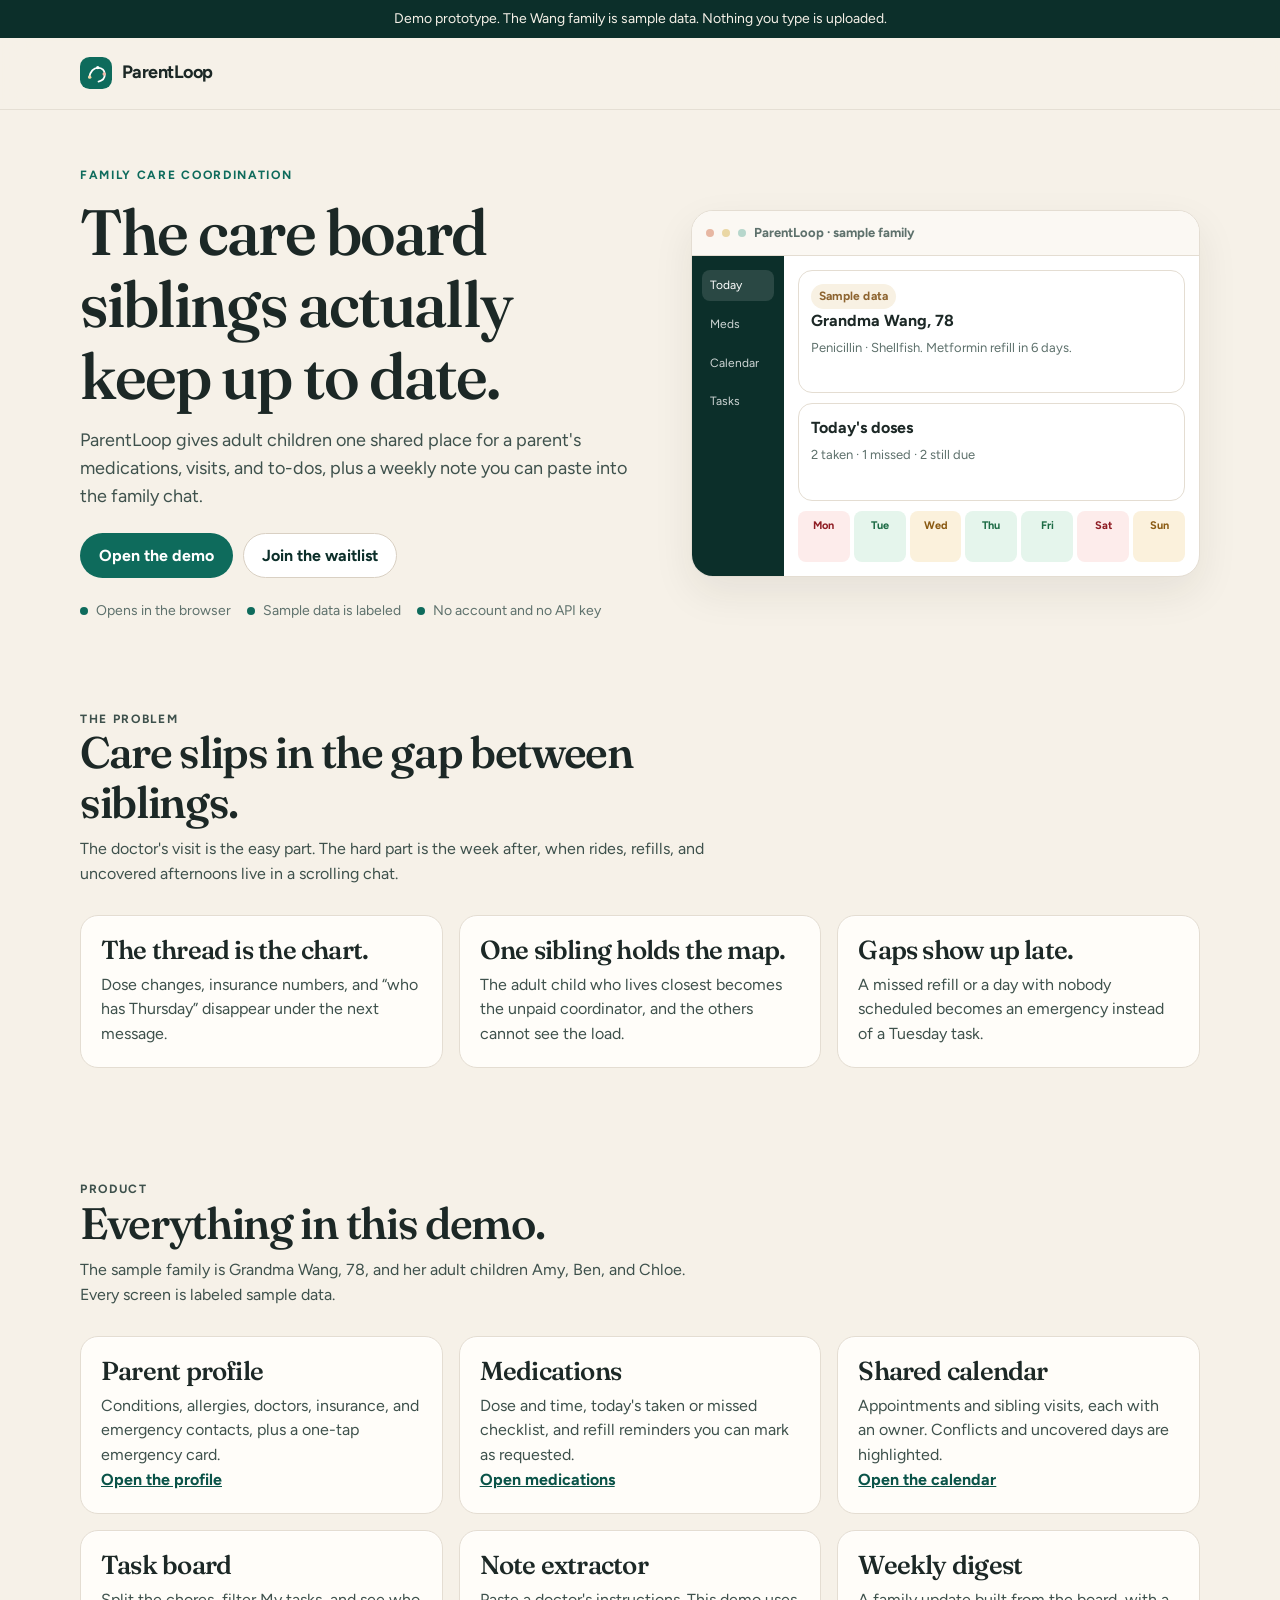
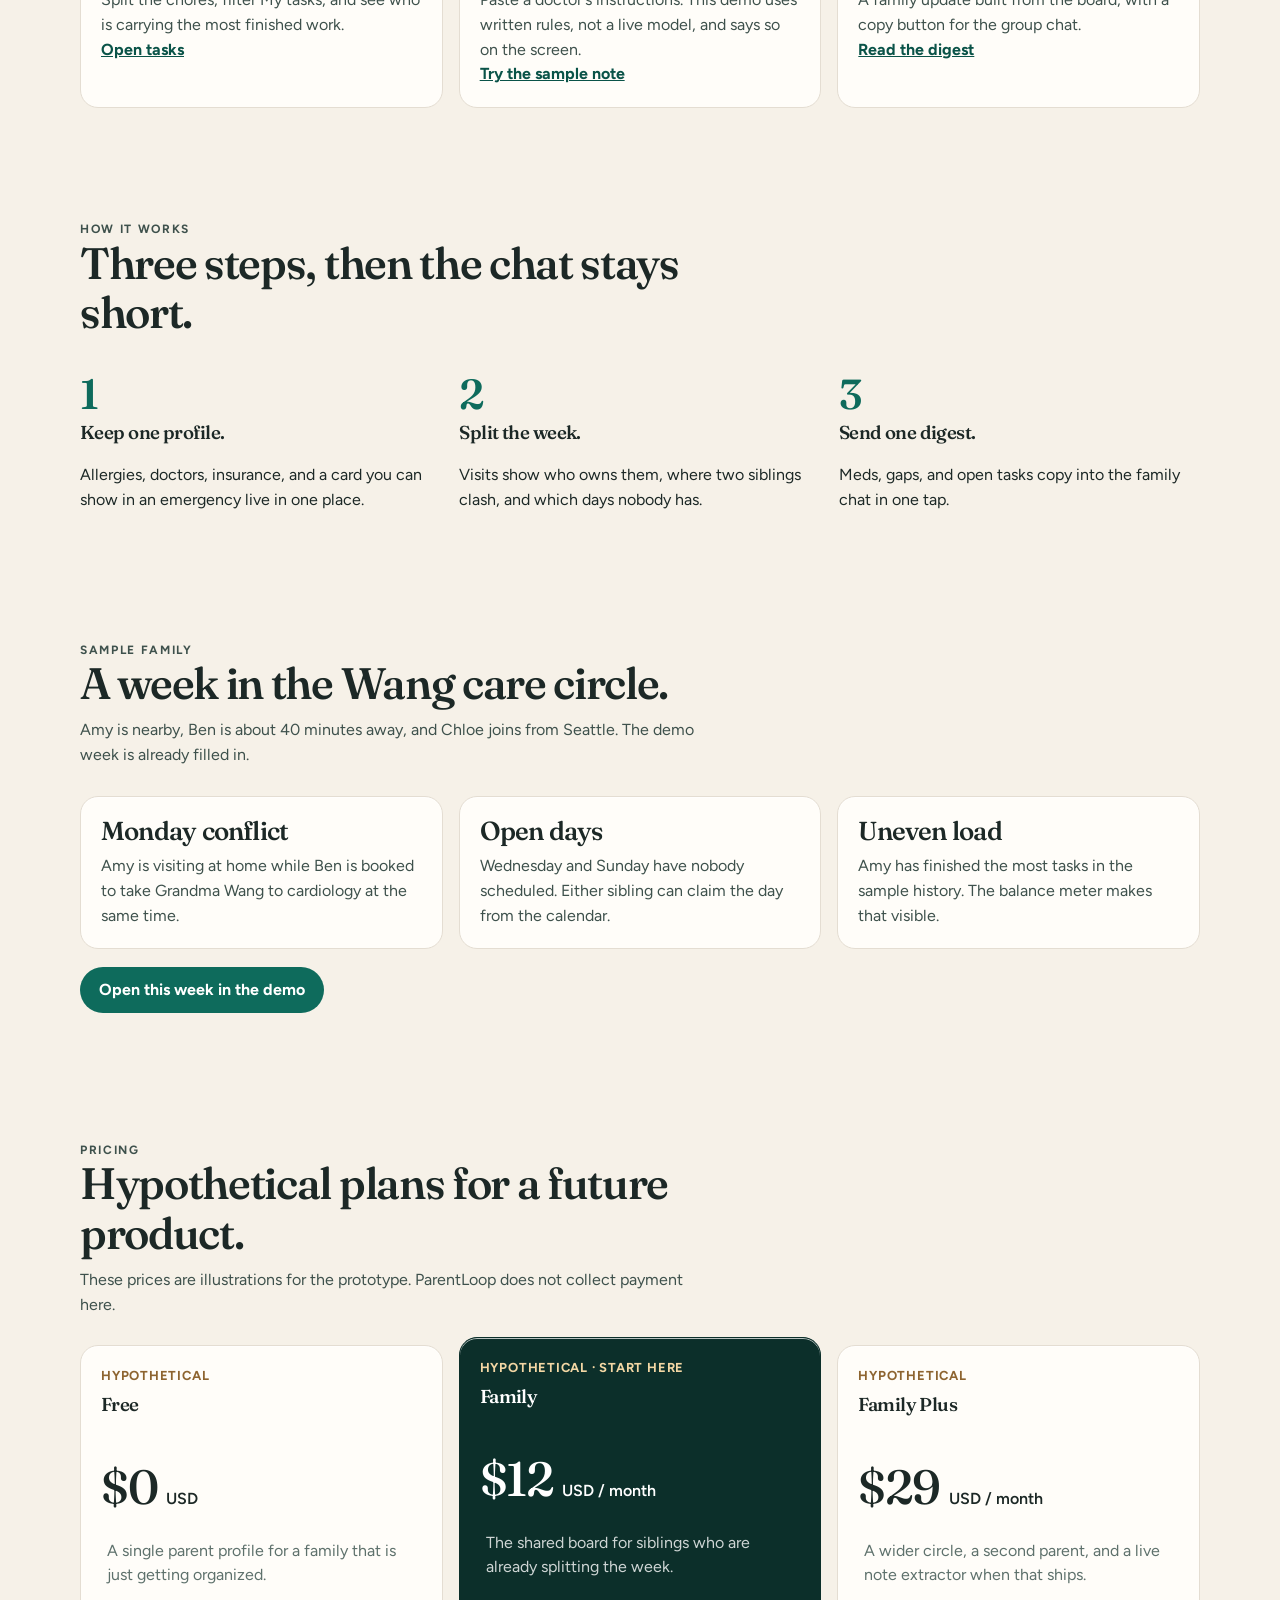
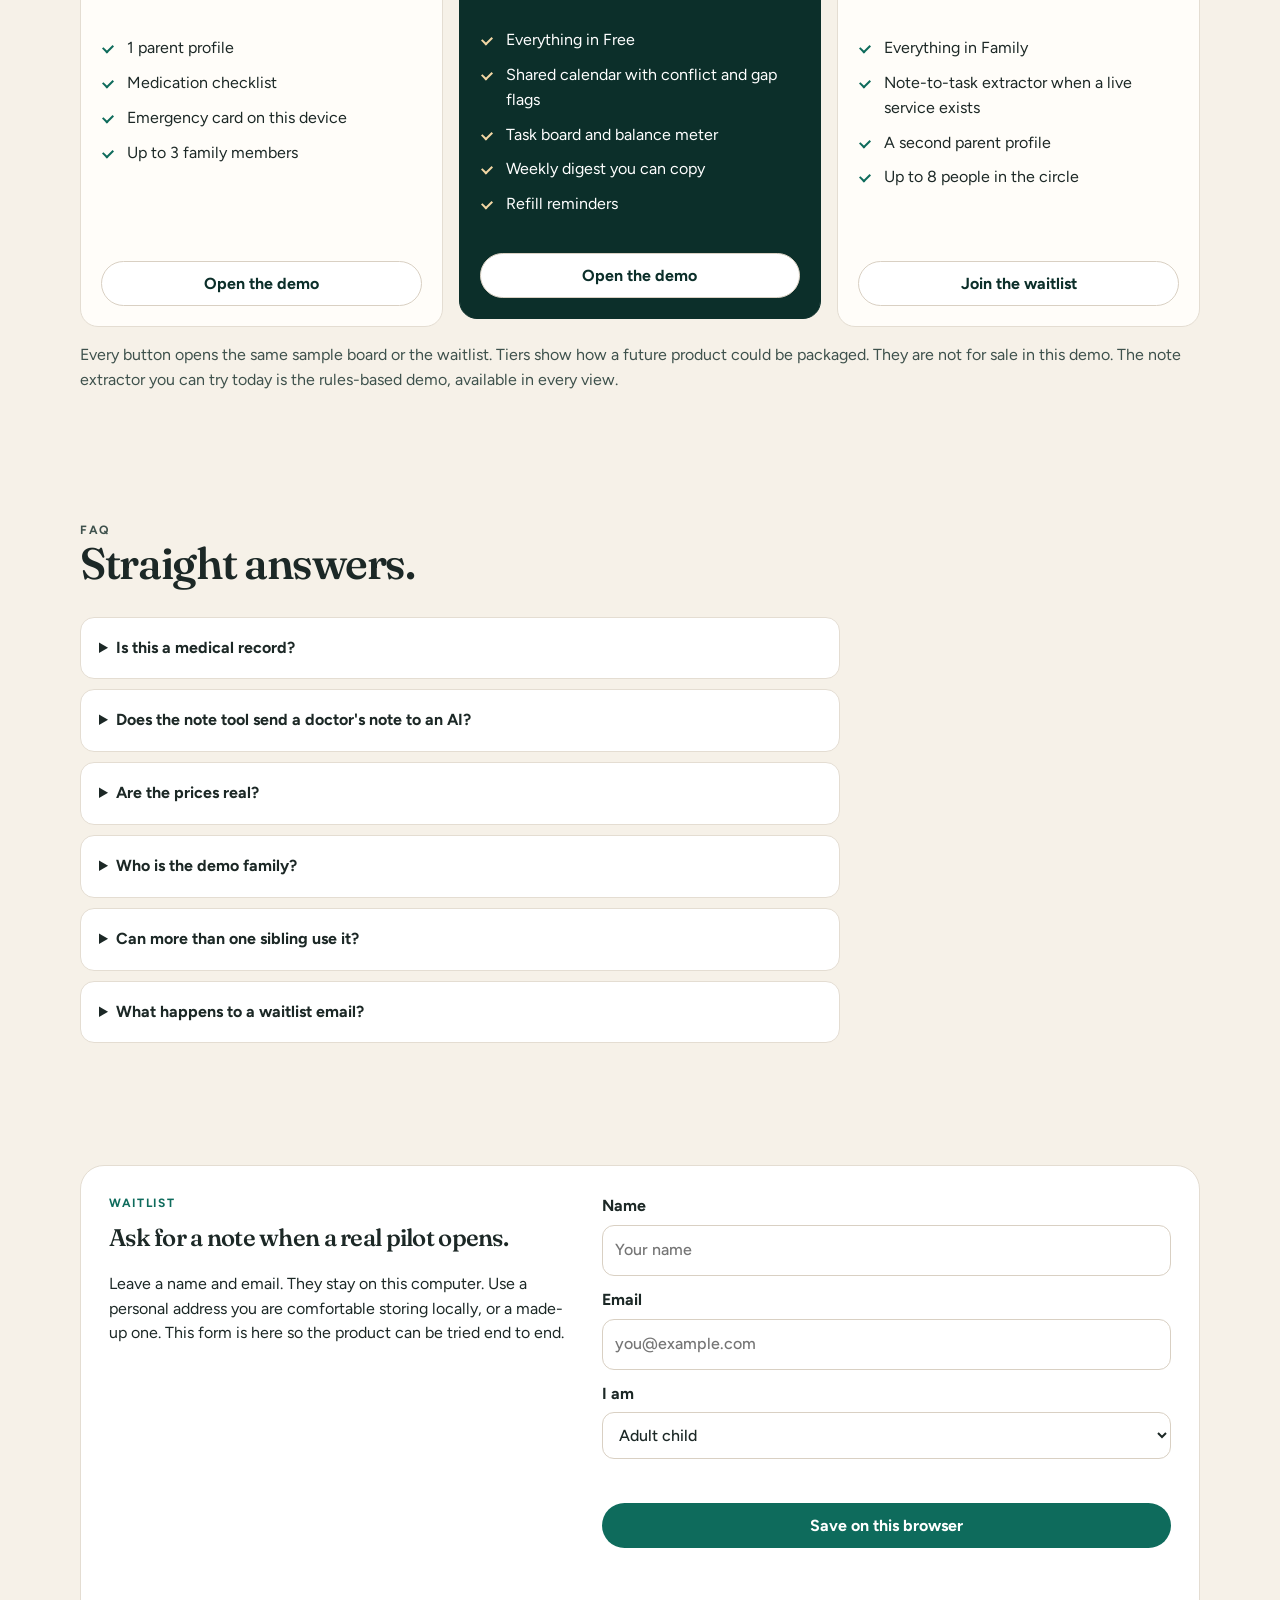
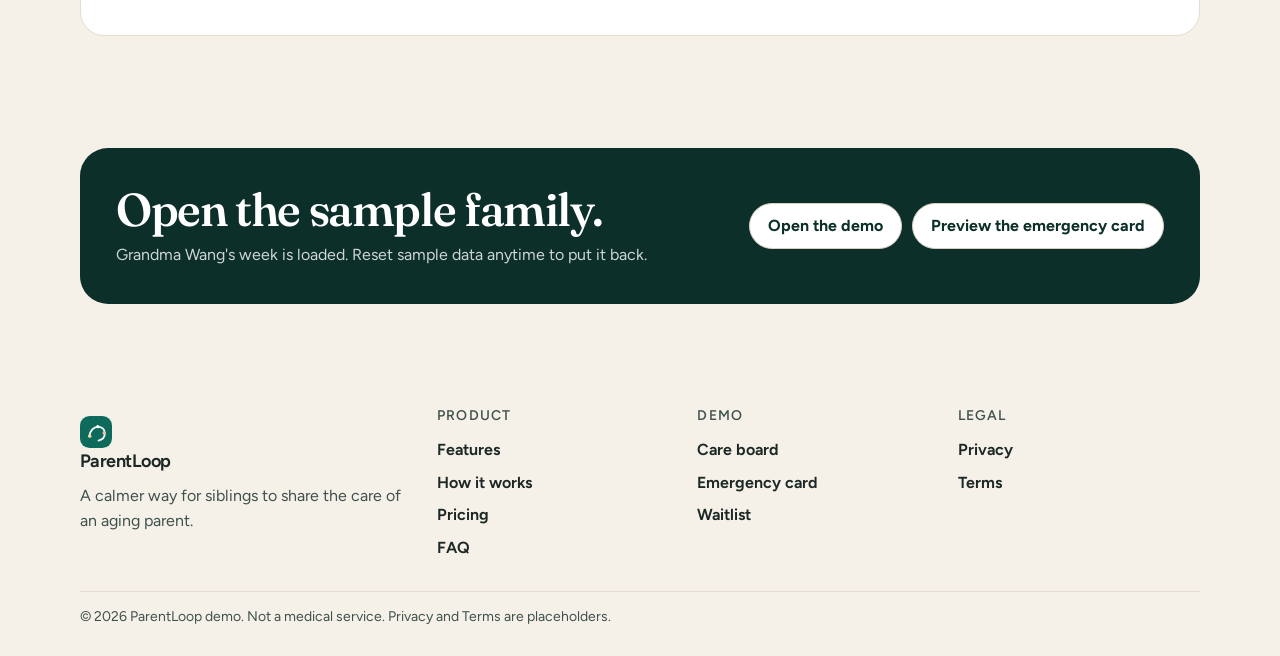
==== index.html @ 42415a12 "Add the ParentLoop browser demo. Ship a static marketing site and a sample care board so the product" ====
<!DOCTYPE html>
<html lang="en">
<head>
  <meta charset="utf-8">
  <meta name="viewport" content="width=device-width, initial-scale=1">
  <title>ParentLoop — The care board for siblings</title>
  <meta name="description" content="ParentLoop helps adult children share medications, visits, and tasks for an aging parent. This browser demo uses the sample Wang family and stores changes only on your device.">
  <meta name="theme-color" content="#0c2f2a">
  <meta property="og:title" content="ParentLoop — The care board for siblings">
  <meta property="og:description" content="One shared board for a parent's medications, visits, and to-dos. Sample family included. Nothing is uploaded.">
  <meta property="og:type" content="website">
  <link rel="icon" href="favicon.svg" type="image/svg+xml">
  <link rel="stylesheet" href="assets/styles.css">
</head>
<body>
  <a class="skip" href="#main">Skip to content</a>
  <div class="announce"><p>Demo prototype. The Wang family is sample data. Nothing you type is uploaded.</p></div>
  <header class="site-header">
    <div class="wrap" style="display:flex;align-items:center;justify-content:space-between;gap:16px;width:min(1120px, calc(100% - 40px));">
      <a class="logo" href="index.html">
        <svg class="logo-mark" viewBox="0 0 40 40" width="32" height="32" aria-hidden="true"><rect width="40" height="40" rx="12" fill="#0e6b5c"/><path d="M11.5 25.5c1.2-7.2 5.6-12 10.8-12 5.6 0 8.7 3.6 8.7 8.2 0 4.8-3.4 8.1-7.8 9" fill="none" stroke="#fff" stroke-width="2.3" stroke-linecap="round"/><circle cx="12.2" cy="25.2" r="2.1" fill="#f3d7a4"/><circle cx="22.2" cy="13.2" r="2.1" fill="#fff"/><circle cx="30.2" cy="21.2" r="2.1" fill="#f3b8a8"/></svg>
        <span>ParentLoop</span>
      </a>
      <details class="nav-details">
        <summary class="nav-summary">Menu</summary>
        <nav class="nav-links" aria-label="Primary">
          <a href="#product">Product</a>
          <a href="#how">How it works</a>
          <a href="#pricing">Pricing</a>
          <a href="#faq">FAQ</a>
          <a class="btn btn-secondary" href="app.html">Open demo</a>
          <a class="btn btn-primary" href="#waitlist">Join waitlist</a>
        </nav>
      </details>
    </div>
  </header>

  <main id="main">
    <section class="hero wrap">
      <div class="hero-copy">
        <p class="eyebrow">Family care coordination</p>
        <h1>The care board siblings actually keep up to date.</h1>
        <p class="lede">ParentLoop gives adult children one shared place for a parent's medications, visits, and to-dos, plus a weekly note you can paste into the family chat.</p>
        <div class="hero-actions">
          <a class="btn btn-primary" href="app.html">Open the demo</a>
          <a class="btn btn-secondary" href="#waitlist">Join the waitlist</a>
        </div>
        <ul class="proof">
          <li>Opens in the browser</li>
          <li>Sample data is labeled</li>
          <li>No account and no API key</li>
        </ul>
      </div>
      <div class="stage" aria-hidden="true">
        <div class="stage-top">
          <span class="stage-dots"></span><span class="stage-dots"></span><span class="stage-dots"></span>
          <span>ParentLoop · sample family</span>
        </div>
        <div class="stage-body">
          <div class="stage-side">
            <span class="on">Today</span>
            <span>Meds</span>
            <span>Calendar</span>
            <span>Tasks</span>
          </div>
          <div class="stage-main">
            <div class="mini-card">
              <span class="tag">Sample data</span>
              <strong>Grandma Wang, 78</strong>
              <p>Penicillin · Shellfish. Metformin refill in 6 days.</p>
            </div>
            <div class="mini-card">
              <strong>Today's doses</strong>
              <p>2 taken · 1 missed · 2 still due</p>
            </div>
            <div class="mini-week">
              <div class="mini-day bad">Mon</div>
              <div class="mini-day">Tue</div>
              <div class="mini-day gap">Wed</div>
              <div class="mini-day">Thu</div>
              <div class="mini-day">Fri</div>
              <div class="mini-day bad">Sat</div>
              <div class="mini-day gap">Sun</div>
            </div>
          </div>
        </div>
      </div>
    </section>

    <section class="section wrap" id="problem">
      <div class="section-head">
        <p class="eyebrow">The problem</p>
        <h2>Care slips in the gap between siblings.</h2>
        <p>The doctor's visit is the easy part. The hard part is the week after, when rides, refills, and uncovered afternoons live in a scrolling chat.</p>
      </div>
      <div class="problem-grid">
        <article class="problem">
          <h3>The thread is the chart.</h3>
          <p>Dose changes, insurance numbers, and “who has Thursday” disappear under the next message.</p>
        </article>
        <article class="problem">
          <h3>One sibling holds the map.</h3>
          <p>The adult child who lives closest becomes the unpaid coordinator, and the others cannot see the load.</p>
        </article>
        <article class="problem">
          <h3>Gaps show up late.</h3>
          <p>A missed refill or a day with nobody scheduled becomes an emergency instead of a Tuesday task.</p>
        </article>
      </div>
    </section>

    <section class="section wrap" id="product">
      <div class="section-head">
        <p class="eyebrow">Product</p>
        <h2>Everything in this demo.</h2>
        <p>The sample family is Grandma Wang, 78, and her adult children Amy, Ben, and Chloe. Every screen is labeled sample data.</p>
      </div>
      <div class="feature-grid">
        <article class="feature">
          <h3>Parent profile</h3>
          <p>Conditions, allergies, doctors, insurance, and emergency contacts, plus a one-tap emergency card.</p>
          <p><a href="app.html#profile">Open the profile</a></p>
        </article>
        <article class="feature">
          <h3>Medications</h3>
          <p>Dose and time, today's taken or missed checklist, and refill reminders you can mark as requested.</p>
          <p><a href="app.html#meds">Open medications</a></p>
        </article>
        <article class="feature">
          <h3>Shared calendar</h3>
          <p>Appointments and sibling visits, each with an owner. Conflicts and uncovered days are highlighted.</p>
          <p><a href="app.html#calendar">Open the calendar</a></p>
        </article>
        <article class="feature">
          <h3>Task board</h3>
          <p>Split the chores, filter My tasks, and see who is carrying the most finished work.</p>
          <p><a href="app.html#tasks">Open tasks</a></p>
        </article>
        <article class="feature">
          <h3>Note extractor</h3>
          <p>Paste a doctor's instructions. This demo uses written rules, not a live model, and says so on the screen.</p>
          <p><a href="app.html#notes">Try the sample note</a></p>
        </article>
        <article class="feature">
          <h3>Weekly digest</h3>
          <p>A family update built from the board, with a copy button for the group chat.</p>
          <p><a href="app.html#digest">Read the digest</a></p>
        </article>
      </div>
    </section>

    <section class="section wrap" id="how">
      <div class="section-head">
        <p class="eyebrow">How it works</p>
        <h2>Three steps, then the chat stays short.</h2>
      </div>
      <div class="steps">
        <article class="step">
          <b>1</b>
          <h3>Keep one profile.</h3>
          <p>Allergies, doctors, insurance, and a card you can show in an emergency live in one place.</p>
        </article>
        <article class="step">
          <b>2</b>
          <h3>Split the week.</h3>
          <p>Visits show who owns them, where two siblings clash, and which days nobody has.</p>
        </article>
        <article class="step">
          <b>3</b>
          <h3>Send one digest.</h3>
          <p>Meds, gaps, and open tasks copy into the family chat in one tap.</p>
        </article>
      </div>
    </section>

    <section class="section wrap" id="story">
      <div class="section-head">
        <p class="eyebrow">Sample family</p>
        <h2>A week in the Wang care circle.</h2>
        <p>Amy is nearby, Ben is about 40 minutes away, and Chloe joins from Seattle. The demo week is already filled in.</p>
      </div>
      <div class="story-grid">
        <article class="story">
          <h3>Monday conflict</h3>
          <p>Amy is visiting at home while Ben is booked to take Grandma Wang to cardiology at the same time.</p>
        </article>
        <article class="story">
          <h3>Open days</h3>
          <p>Wednesday and Sunday have nobody scheduled. Either sibling can claim the day from the calendar.</p>
        </article>
        <article class="story">
          <h3>Uneven load</h3>
          <p>Amy has finished the most tasks in the sample history. The balance meter makes that visible.</p>
        </article>
      </div>
      <p style="margin-top:18px"><a class="btn btn-primary" href="app.html">Open this week in the demo</a></p>
    </section>

    <section class="section wrap" id="pricing">
      <div class="section-head">
        <p class="eyebrow">Pricing</p>
        <h2>Hypothetical plans for a future product.</h2>
        <p>These prices are illustrations for the prototype. ParentLoop does not collect payment here.</p>
      </div>
      <div class="pricing-grid">
        <article class="price-card">
          <p class="hypo">Hypothetical</p>
          <h3>Free</h3>
          <p class="price">$0 <span>USD</span></p>
          <p class="who">A single parent profile for a family that is just getting organized.</p>
          <ul class="ticks">
            <li>1 parent profile</li>
            <li>Medication checklist</li>
            <li>Emergency card on this device</li>
            <li>Up to 3 family members</li>
          </ul>
          <a class="btn btn-secondary" href="app.html">Open the demo</a>
        </article>
        <article class="price-card featured">
          <p class="hypo">Hypothetical · start here</p>
          <h3>Family</h3>
          <p class="price">$12 <span>USD / month</span></p>
          <p class="who">The shared board for siblings who are already splitting the week.</p>
          <ul class="ticks">
            <li>Everything in Free</li>
            <li>Shared calendar with conflict and gap flags</li>
            <li>Task board and balance meter</li>
            <li>Weekly digest you can copy</li>
            <li>Refill reminders</li>
          </ul>
          <a class="btn btn-secondary" href="app.html">Open the demo</a>
        </article>
        <article class="price-card">
          <p class="hypo">Hypothetical</p>
          <h3>Family Plus</h3>
          <p class="price">$29 <span>USD / month</span></p>
          <p class="who">A wider circle, a second parent, and a live note extractor when that ships.</p>
          <ul class="ticks">
            <li>Everything in Family</li>
            <li>Note-to-task extractor when a live service exists</li>
            <li>A second parent profile</li>
            <li>Up to 8 people in the circle</li>
          </ul>
          <a class="btn btn-secondary" href="#waitlist">Join the waitlist</a>
        </article>
      </div>
      <p class="pricing-note">Every button opens the same sample board or the waitlist. Tiers show how a future product could be packaged. They are not for sale in this demo. The note extractor you can try today is the rules-based demo, available in every view.</p>
    </section>

    <section class="section wrap" id="faq">
      <div class="section-head">
        <p class="eyebrow">FAQ</p>
        <h2>Straight answers.</h2>
      </div>
      <div class="faq">
        <details class="faq-item">
          <summary>Is this a medical record?</summary>
          <p>No. Grandma Wang's profile is fiction, labeled sample data. Do not put a real person's care in this demo. In an emergency, call your local emergency number.</p>
        </details>
        <details class="faq-item">
          <summary>Does the note tool send a doctor's note to an AI?</summary>
          <p>No. The extractor uses rules written for this demo. It runs in your browser, it does not call a model, and it does not need an API key. The screen says so.</p>
        </details>
        <details class="faq-item">
          <summary>Are the prices real?</summary>
          <p>No. Free, Family at $12 a month, and Family Plus at $29 a month are hypothetical labels so the page looks like a product. Nothing can be purchased.</p>
        </details>
        <details class="faq-item">
          <summary>Who is the demo family?</summary>
          <p>Grandma Wang, 78, and siblings Amy, Ben, and Chloe. Switch the demo identity inside the board. My tasks follows the sibling you pick.</p>
        </details>
        <details class="faq-item">
          <summary>Can more than one sibling use it?</summary>
          <p>In this prototype, everyone shares the same browser storage on that device. A shipped product would sync a family. The demo lets you act as Amy, Ben, or Chloe so the handoff is visible.</p>
        </details>
        <details class="faq-item">
          <summary>What happens to a waitlist email?</summary>
          <p>It is saved in this browser only. ParentLoop does not send it anywhere. You can remove it under the form.</p>
        </details>
      </div>
    </section>

    <section class="section wrap" id="waitlist">
      <div class="waitlist">
        <div>
          <p class="eyebrow">Waitlist</p>
          <h2>Ask for a note when a real pilot opens.</h2>
          <p>Leave a name and email. They stay on this computer. Use a personal address you are comfortable storing locally, or a made-up one. This form is here so the product can be tried end to end.</p>
        </div>
        <form id="waitlist-form" novalidate>
          <div class="form-grid">
            <label class="field">Name
              <input name="name" autocomplete="name" required maxlength="80" placeholder="Your name">
            </label>
            <label class="field">Email
              <input name="email" type="email" autocomplete="email" required maxlength="120" placeholder="you@example.com">
            </label>
            <label class="field">I am
              <select name="role">
                <option>Adult child</option>
                <option>Spouse or partner</option>
                <option>Other family</option>
                <option>Clinician or agency</option>
                <option>Just looking</option>
              </select>
            </label>
            <p id="waitlist-error" class="form-error" role="alert"></p>
            <button class="btn btn-primary" type="submit">Save on this browser</button>
            <p id="waitlist-success" class="form-success" role="status"></p>
            <div id="waitlist-saved"></div>
          </div>
        </form>
      </div>
    </section>

    <section class="section wrap">
      <div class="cta-band">
        <div>
          <h2>Open the sample family.</h2>
          <p>Grandma Wang's week is loaded. Reset sample data anytime to put it back.</p>
        </div>
        <div class="cta-actions">
          <a class="btn btn-secondary" href="app.html">Open the demo</a>
          <a class="btn btn-secondary" href="app.html#emergency">Preview the emergency card</a>
        </div>
      </div>
    </section>
  </main>

  <footer class="site-footer">
    <div class="wrap foot-grid">
      <div>
        <a class="logo" href="index.html">
          <svg class="logo-mark" viewBox="0 0 40 40" width="32" height="32" aria-hidden="true"><rect width="40" height="40" rx="12" fill="#0e6b5c"/><path d="M11.5 25.5c1.2-7.2 5.6-12 10.8-12 5.6 0 8.7 3.6 8.7 8.2 0 4.8-3.4 8.1-7.8 9" fill="none" stroke="#fff" stroke-width="2.3" stroke-linecap="round"/><circle cx="12.2" cy="25.2" r="2.1" fill="#f3d7a4"/><circle cx="22.2" cy="13.2" r="2.1" fill="#fff"/><circle cx="30.2" cy="21.2" r="2.1" fill="#f3b8a8"/></svg>
          <span>ParentLoop</span>
        </a>
        <p>A calmer way for siblings to share the care of an aging parent.</p>
      </div>
      <div>
        <h3>Product</h3>
        <a href="#product">Features</a>
        <a href="#how">How it works</a>
        <a href="#pricing">Pricing</a>
        <a href="#faq">FAQ</a>
      </div>
      <div>
        <h3>Demo</h3>
        <a href="app.html">Care board</a>
        <a href="app.html#emergency">Emergency card</a>
        <a href="#waitlist">Waitlist</a>
      </div>
      <div>
        <h3>Legal</h3>
        <a href="privacy.html">Privacy</a>
        <a href="terms.html">Terms</a>
      </div>
    </div>
    <div class="wrap legal-line">© 2026 ParentLoop demo. Not a medical service. Privacy and Terms are placeholders.</div>
  </footer>
  <script src="assets/landing.js"></script>
</body>
</html>
---- assets/styles.css ----
/* ParentLoop demo. Figtree and Fraunces are used under the SIL Open Font License. */

@font-face {
  font-family: "Figtree";
  font-style: normal;
  font-weight: 400 700;
  font-display: swap;
  src: url("fonts/figtree-latin.woff2") format("woff2");
}
@font-face {
  font-family: "Fraunces";
  font-style: normal;
  font-weight: 500 700;
  font-display: swap;
  src: url("fonts/fraunces-latin.woff2") format("woff2");
}

:root {
  --ink: #1c2826;
  --ink-soft: #3e514c;
  --muted: #5e716c;
  --line: #e4ddd2;
  --paper: #f6f1e8;
  --paper-2: #fffdf9;
  --white: #ffffff;
  --teal: #0e6b5c;
  --teal-dark: #0a5348;
  --teal-deep: #0c2f2a;
  --teal-soft: #e5f3ef;
  --gold: #8d6430;
  --gold-soft: #f8f1e3;
  --coral: #8f1d24;
  --coral-soft: #fdeceb;
  --amber: #8a5a12;
  --amber-soft: #fbf1dc;
  --ok: #1d6b45;
  --ok-soft: #e5f5ec;
  --shadow: 0 16px 40px rgba(40, 32, 22, 0.08);
  --sans: "Figtree", "Segoe UI", Helvetica, Arial, sans-serif;
  --serif: "Fraunces", "Iowan Old Style", Palatino, Georgia, serif;
  color-scheme: light;
}

* { box-sizing: border-box; }
html { scroll-behavior: smooth; }
body {
  margin: 0;
  background: var(--paper);
  color: var(--ink);
  font-family: var(--sans);
  font-size: 16px;
  line-height: 1.55;
}
img { max-width: 100%; }
button, input, select, textarea { font: inherit; color: inherit; }
button { cursor: pointer; }
h1, h2, h3, p { margin-top: 0; }
h1, h2, h3 {
  font-family: var(--serif);
  font-weight: 560;
  letter-spacing: -0.03em;
  line-height: 1.12;
}
a { color: var(--teal-dark); }
::selection { background: #d5efe8; }

.skip {
  position: absolute;
  left: -999px;
  top: 8px;
  background: white;
  padding: 8px 12px;
  z-index: 80;
  border-radius: 8px;
}
.skip:focus { left: 12px; }

.wrap {
  width: min(1120px, calc(100% - 40px));
  margin: 0 auto;
}

.logo {
  display: inline-flex;
  align-items: center;
  gap: 10px;
  color: inherit;
  text-decoration: none;
  font-weight: 700;
  letter-spacing: -0.03em;
  font-size: 18px;
}
.logo-mark { display: block; flex: 0 0 auto; }

.btn {
  display: inline-flex;
  align-items: center;
  justify-content: center;
  gap: 8px;
  border-radius: 999px;
  padding: 12px 18px;
  border: 1px solid transparent;
  text-decoration: none;
  font-weight: 700;
  line-height: 1.2;
}
.btn-primary { background: var(--teal); color: white; }
.btn-primary:hover { background: var(--teal-dark); }
.btn-secondary { background: white; color: var(--teal-deep); border-color: #d9d0c3; }
.btn-secondary:hover { border-color: var(--teal); }
.btn-ghost { background: transparent; color: var(--ink); }
.btn-danger { background: var(--coral); color: white; }
.btn-danger:hover { background: #74181e; }
.btn-small { padding: 8px 12px; font-size: 14px; }
button:disabled { opacity: 0.55; cursor: not-allowed; }
:focus-visible { outline: 3px solid var(--teal); outline-offset: 2px; }

.tag {
  display: inline-flex;
  align-items: center;
  border-radius: 999px;
  padding: 3px 8px;
  background: var(--gold-soft);
  color: var(--gold);
  font-size: 12px;
  font-weight: 700;
  letter-spacing: 0.02em;
}

.announce {
  background: var(--teal-deep);
  color: #f6f1e8;
  text-align: center;
  padding: 8px 16px;
  font-size: 14px;
}
.announce p { margin: 0; }

.site-header {
  display: flex;
  align-items: center;
  justify-content: space-between;
  gap: 16px;
  min-height: 72px;
  position: sticky;
  top: 0;
  z-index: 20;
  background: rgba(246, 241, 232, 0.92);
  backdrop-filter: blur(14px);
  border-bottom: 1px solid rgba(228, 221, 210, 0.9);
}
.nav-summary {
  list-style: none;
  display: none;
  border: 1px solid var(--line);
  background: white;
  border-radius: 999px;
  padding: 8px 14px;
  font-weight: 700;
}
.nav-summary::-webkit-details-marker { display: none; }
.nav-links { display: flex; align-items: center; gap: 18px; }
.nav-links a:not(.btn) {
  color: var(--ink);
  text-decoration: none;
  font-weight: 650;
}

.hero {
  display: grid;
  grid-template-columns: 1.05fr 0.95fr;
  gap: 48px;
  align-items: center;
  padding: 56px 0 32px;
}
.eyebrow {
  margin: 0 0 12px;
  color: var(--teal);
  font-weight: 800;
  font-size: 12px;
  letter-spacing: 0.14em;
  text-transform: uppercase;
}
.hero h1 { font-size: clamp(40px, 5vw, 64px); margin-bottom: 16px; }
.lede { font-size: 18px; color: var(--ink-soft); max-width: 38rem; }
.hero-actions { display: flex; flex-wrap: wrap; gap: 10px; margin: 22px 0; }
.proof { display: flex; flex-wrap: wrap; gap: 8px 16px; padding: 0; margin: 0; list-style: none; color: var(--muted); font-size: 14px; }
.proof li { display: flex; align-items: center; gap: 8px; }
.proof li::before { content: ""; width: 8px; height: 8px; border-radius: 50%; background: var(--teal); }

.stage {
  background: white;
  border: 1px solid var(--line);
  border-radius: 22px;
  box-shadow: var(--shadow);
  overflow: hidden;
}
.stage-top {
  display: flex;
  align-items: center;
  gap: 8px;
  padding: 12px 14px;
  background: #fbf8f3;
  border-bottom: 1px solid var(--line);
  color: var(--muted);
  font-size: 13px;
  font-weight: 700;
}
.stage-dots { width: 8px; height: 8px; border-radius: 50%; background: #e0d5c6; }
.stage-dots:first-child { background: #e7b7a2; }
.stage-dots:nth-child(2) { background: #ead7a4; }
.stage-dots:nth-child(3) { background: #b7d7cc; }
.stage-body { display: grid; grid-template-columns: 92px 1fr; min-height: 320px; }
.stage-side { background: var(--teal-deep); color: rgba(255,255,255,.8); padding: 14px 10px; font-size: 12px; display: grid; align-content: start; gap: 8px; }
.stage-side span { padding: 6px 8px; border-radius: 8px; }
.stage-side .on { background: rgba(255,255,255,.12); color: white; }
.stage-main { padding: 14px; display: grid; gap: 10px; }
.mini-card { border: 1px solid var(--line); border-radius: 14px; padding: 12px; }
.mini-card strong { display: block; }
.mini-card p { margin: 4px 0 0; color: var(--muted); font-size: 13px; }
.mini-week { display: grid; grid-template-columns: repeat(7, 1fr); gap: 4px; }
.mini-day { border-radius: 8px; text-align: center; font-size: 11px; padding: 6px 0; font-weight: 700; background: var(--ok-soft); color: var(--ok); }
.mini-day.bad { background: var(--coral-soft); color: var(--coral); }
.mini-day.gap { background: var(--amber-soft); color: var(--amber); }

.section { padding: 56px 0; scroll-margin-top: 88px; }
#waitlist, #faq, #pricing, #product, #how, #problem, #story { scroll-margin-top: 88px; }
.section-head { max-width: 40rem; margin-bottom: 28px; }
.section-head h2 { font-size: clamp(32px, 4vw, 44px); margin-bottom: 10px; }
.section-head p { color: var(--ink-soft); margin-bottom: 0; }

.problem-grid, .feature-grid, .story-grid, .pricing-grid {
  display: grid;
  gap: 16px;
}
.problem-grid { grid-template-columns: repeat(3, 1fr); }
.feature-grid { grid-template-columns: repeat(3, 1fr); }
.story-grid { grid-template-columns: repeat(3, 1fr); }
.pricing-grid { grid-template-columns: repeat(3, 1fr); align-items: stretch; }

.problem, .feature, .story, .price-card, .card {
  background: var(--paper-2);
  border: 1px solid var(--line);
  border-radius: 18px;
  padding: 20px;
  box-shadow: 0 1px 0 rgba(255,255,255,.7) inset;
}
.problem h3, .feature h3, .story h3 { font-size: 26px; margin-bottom: 8px; }
.problem p, .feature p, .story p { color: var(--ink-soft); margin-bottom: 0; }
.feature a { font-weight: 700; }

.steps { display: grid; grid-template-columns: repeat(3, 1fr); gap: 18px; }
.step { padding-top: 8px; }
.step b {
  display: block;
  font-family: var(--serif);
  font-size: 42px;
  color: var(--teal);
  font-weight: 560;
  line-height: 1;
  margin-bottom: 8px;
}

.price-card { display: flex; flex-direction: column; gap: 8px; }
.price-card.featured {
  background: var(--teal-deep);
  color: white;
  border-color: var(--teal-deep);
  transform: translateY(-8px);
}
.price-card .price { font-family: var(--serif); font-size: 48px; margin: 8px 0 0; letter-spacing: -0.03em; }
.price-card .price span { font-family: var(--sans); font-size: 16px; letter-spacing: 0; font-weight: 600; }
.price-card .hypo { color: var(--gold); font-size: 13px; font-weight: 800; letter-spacing: 0.06em; text-transform: uppercase; margin: 0; }
.price-card.featured .hypo { color: #f3d7a4; }
.price-card .who { color: var(--muted); min-height: 3em; }
.price-card.featured .who { color: rgba(255,255,255,.8); }
.ticks { list-style: none; padding: 0; margin: 8px 0 18px; }
.ticks li { position: relative; padding-left: 26px; margin: 10px 0; }
.ticks li::before {
  content: "";
  position: absolute;
  left: 2px;
  top: 8px;
  width: 8px;
  height: 5px;
  border-left: 2px solid var(--teal);
  border-bottom: 2px solid var(--teal);
  transform: rotate(-45deg);
}
.price-card.featured .ticks li::before { border-color: #f3d7a4; }
.price-card .btn { margin-top: auto; }
.pricing-note { color: var(--ink-soft); margin-top: 16px; }

.faq { max-width: 760px; }
.faq-item { background: white; border: 1px solid var(--line); border-radius: 14px; padding: 4px 18px; margin-bottom: 10px; }
.faq-item summary { cursor: pointer; font-weight: 750; padding: 14px 0; }
.faq-item p { margin-top: 0; color: var(--ink-soft); }

.waitlist {
  display: grid;
  grid-template-columns: 0.9fr 1.1fr;
  gap: 28px;
  align-items: start;
  background: white;
  border: 1px solid var(--line);
  border-radius: 24px;
  padding: 28px;
}
.form-grid { display: grid; gap: 12px; }
.field { display: grid; gap: 6px; font-weight: 700; }
.field input, .field select, textarea, select.plain {
  width: 100%;
  border: 1px solid #d9d0c3;
  background: #fff;
  border-radius: 12px;
  padding: 12px 12px;
  font-weight: 500;
}
textarea { min-height: 220px; resize: vertical; line-height: 1.5; }
.form-error { color: var(--coral); min-height: 1.2em; margin: 0; font-weight: 700; }
.form-success { color: var(--ok); min-height: 1.2em; font-weight: 700; }
.saved-list { list-style: none; padding: 0; margin: 8px 0 0; display: grid; gap: 8px; }
.saved-list li {
  display: flex;
  justify-content: space-between;
  gap: 12px;
  align-items: center;
  background: var(--paper);
  border-radius: 12px;
  padding: 10px 12px;
}

.cta-band {
  background: var(--teal-deep);
  color: white;
  border-radius: 28px;
  padding: 36px;
  display: flex;
  justify-content: space-between;
  gap: 18px;
  align-items: center;
}
.cta-band h2 { font-size: clamp(32px, 4vw, 46px); margin-bottom: 8px; }
.cta-band p { color: rgba(255,255,255,.8); margin-bottom: 0; }
.cta-actions { display: flex; flex-wrap: wrap; gap: 10px; }

.site-footer { padding: 48px 0 28px; color: var(--ink-soft); }
.foot-grid { display: grid; grid-template-columns: 1.4fr repeat(3, 1fr); gap: 18px; }
.site-footer h3 { font-family: var(--sans); font-size: 14px; letter-spacing: 0.08em; text-transform: uppercase; }
.site-footer a { display: block; color: var(--ink); text-decoration: none; margin: 8px 0; font-weight: 650; }
.legal-line { border-top: 1px solid var(--line); margin-top: 22px; padding-top: 14px; font-size: 14px; }

.legal-main { padding: 32px 0 72px; max-width: 760px; }
.legal-main h1 { font-size: clamp(36px, 5vw, 56px); }
.placeholder-flag { background: var(--amber-soft); border: 1px solid #ead7b0; color: #5c4312; padding: 12px 14px; border-radius: 12px; }

.app-shell { display: grid; grid-template-columns: 252px 1fr; min-height: 100vh; }
.sidebar {
  position: sticky;
  top: 0;
  height: 100vh;
  overflow: auto;
  background: var(--teal-deep);
  color: rgba(255,255,255,.82);
  padding: 18px 14px 24px;
  display: flex;
  flex-direction: column;
  gap: 16px;
}
.sidebar .logo { color: white; padding: 4px 8px; }
.sidebar :focus-visible { outline-color: #f3d7a4; }
.side-nav { display: grid; gap: 4px; }
.nav-link, .side-action {
  display: flex;
  align-items: center;
  gap: 10px;
  width: 100%;
  text-align: left;
  text-decoration: none;
  color: rgba(255,255,255,.78);
  background: transparent;
  border: 0;
  border-radius: 10px;
  padding: 10px 12px;
  font-weight: 650;
}
.nav-link.is-active, .nav-link:hover, .side-action:hover { background: rgba(255,255,255,.1); color: white; }
.nav-badge {
  margin-left: auto;
  background: #f3d7a4;
  color: #5c4312;
  border-radius: 999px;
  min-width: 20px;
  text-align: center;
  font-size: 12px;
  padding: 1px 6px;
}
.switcher p { margin: 0 0 8px; font-size: 12px; letter-spacing: 0.08em; text-transform: uppercase; font-weight: 800; }
.switcher-row { display: grid; gap: 6px; }
.who {
  display: flex;
  align-items: center;
  gap: 8px;
  width: 100%;
  border: 0;
  background: transparent;
  color: white;
  border-radius: 10px;
  padding: 6px;
  text-align: left;
}
.who.is-on { background: rgba(255,255,255,.12); }
.avatar {
  width: 28px;
  height: 28px;
  border-radius: 50%;
  display: grid;
  place-items: center;
  font-size: 12px;
  font-weight: 800;
  color: white;
  background: var(--teal);
}
.side-foot { margin-top: auto; display: grid; gap: 4px; }
.side-foot a { color: rgba(255,255,255,.8); text-decoration: none; padding: 8px 12px; font-weight: 650; }

.workspace { min-width: 0; }
.workspace-head {
  position: sticky;
  top: 0;
  z-index: 5;
  background: rgba(246, 241, 232, 0.94);
  backdrop-filter: blur(12px);
  border-bottom: 1px solid rgba(228, 221, 210, 0.9);
}
.sample-bar {
  display: flex;
  justify-content: space-between;
  gap: 12px;
  align-items: center;
  flex-wrap: wrap;
  background: var(--amber-soft);
  color: #5c4312;
  padding: 10px 22px;
  border-bottom: 1px solid #ead7b0;
  font-size: 14px;
}
.sample-bar p { margin: 0; }
.topbar {
  display: flex;
  justify-content: space-between;
  gap: 16px;
  align-items: flex-end;
  flex-wrap: wrap;
  padding: 16px 22px 14px;
}
.page-title { font-size: clamp(28px, 3vw, 36px); margin: 0; }
.page-sub { margin: 4px 0 0; color: var(--muted); }
.top-actions { display: flex; gap: 10px; align-items: center; flex-wrap: wrap; }
.who-mobile { display: none; font-size: 14px; font-weight: 700; gap: 8px; align-items: center; }
.who-mobile select { width: auto; border-radius: 999px; padding: 8px 10px; border: 1px solid #d9d0c3; background: white; }

.content { padding: 18px 22px 72px; max-width: 1120px; }
.hello { font-size: 18px; margin-bottom: 4px; }
.identity { color: var(--muted); margin-top: 0; }
.stack { display: grid; gap: 16px; }
.today-grid, .split, .notes-grid, .digest-layout { display: grid; gap: 16px; }
.today-grid { grid-template-columns: 1.15fr 0.85fr; }
.split, .notes-grid, .digest-layout { grid-template-columns: 1fr 1fr; }
.card-head, .row {
  display: flex;
  justify-content: space-between;
  gap: 12px;
  align-items: flex-start;
}
.card h2, .card h3 { font-family: var(--sans); letter-spacing: -0.02em; font-weight: 750; }
.card h2 { font-size: 18px; margin-bottom: 4px; }
.muted { color: var(--muted); }
.fine { color: var(--muted); font-size: 13px; }

.chips { display: flex; flex-wrap: wrap; gap: 6px; margin-top: 10px; }
.chip { background: var(--teal-soft); color: var(--teal-deep); border-radius: 999px; padding: 4px 10px; font-size: 13px; font-weight: 700; }
.chip-bad { background: var(--coral-soft); color: var(--coral); }

.strip { display: grid; grid-template-columns: repeat(7, 1fr); gap: 6px; }
.strip-day {
  display: grid;
  gap: 2px;
  text-decoration: none;
  color: inherit;
  background: white;
  border: 1px solid var(--line);
  border-radius: 12px;
  padding: 8px 6px;
  text-align: center;
  font-size: 12px;
}
.strip-day strong { font-size: 16px; }
.strip-day.is-covered { box-shadow: inset 0 -3px 0 var(--ok); }
.strip-day.is-conflict { background: var(--coral-soft); }
.strip-day.is-uncovered { background: var(--amber-soft); }
.strip-day.is-today { outline: 2px solid var(--teal); }

.group-label { margin: 14px 0 0; font-size: 13px; letter-spacing: 0.08em; text-transform: uppercase; color: var(--muted); }
.dose {
  width: 100%;
  display: grid;
  grid-template-columns: 22px 1fr auto;
  gap: 12px;
  align-items: center;
  text-align: left;
  background: white;
  border: 1px solid var(--line);
  border-radius: 14px;
  padding: 12px 14px;
  margin-top: 8px;
}
.dose.is-taken { background: var(--ok-soft); border-color: #b7e0c8; }
.dose.is-missed { background: var(--coral-soft); border-color: #f0c2be; }
.mark { width: 18px; height: 18px; border-radius: 50%; border: 2px solid #8aa39c; display: inline-block; }
.is-taken .mark { background: var(--ok); border-color: var(--ok); box-shadow: inset 0 0 0 3px white; }
.is-missed .mark { background: var(--coral); border-color: var(--coral); }
.dose-name { display: grid; }
.dose-name small, .event small { color: var(--muted); }
.pill { border-radius: 999px; padding: 4px 8px; font-size: 12px; font-weight: 800; background: #f3eee6; color: #5c5348; }
.pill.taken, .pill.covered { background: #d9f2e4; color: #14603a; }
.pill.missed, .pill.conflict { background: #f8d6d3; color: #8a241e; }
.pill.due, .pill.uncovered { background: #f8e7c4; color: #6d4a10; }
.note-line { margin: 6px 0 0; color: var(--amber); font-size: 14px; font-weight: 650; }

.refill {
  display: flex;
  justify-content: space-between;
  gap: 12px;
  align-items: center;
  padding: 12px 0;
  border-top: 1px solid var(--line);
}
.refill:first-of-type { border-top: 0; }
.refill.is-soon strong { color: var(--coral); }

.kv { display: grid; grid-template-columns: 148px 1fr; gap: 8px 12px; margin: 0; }
.kv dt { color: var(--muted); }
.kv dd { margin: 0; }
.mono { font-family: ui-monospace, "SFMono-Regular", Menlo, Consolas, monospace; }

.week-nav { display: flex; flex-wrap: wrap; gap: 8px; align-items: center; margin-bottom: 12px; }
.legend { display: flex; flex-wrap: wrap; gap: 8px 14px; color: var(--muted); font-size: 13px; margin: 0 0 12px; }
.legend i { display: inline-block; width: 10px; height: 10px; border-radius: 50%; margin-right: 6px; }
.week-grid { display: grid; grid-template-columns: repeat(7, minmax(0, 1fr)); gap: 8px; }
.day-col { background: white; border: 1px solid var(--line); border-radius: 16px; padding: 10px; min-height: 180px; }
.day-col.is-conflict { background: #fff7f6; }
.day-col.is-uncovered { background: #fffaf0; }
.day-col.is-today { box-shadow: inset 0 0 0 2px var(--teal); }
.day-head { display: flex; flex-direction: column; align-items: flex-start; gap: 6px; }
.day-head .muted { white-space: nowrap; }
.day-help { color: var(--ink-soft); font-size: 13px; min-height: 2.4em; }
.event {
  border: 1px solid var(--line);
  border-left: 4px solid var(--owner, var(--teal));
  border-radius: 10px;
  padding: 8px;
  margin-top: 8px;
  background: white;
}
.event p { margin: 0; }
.callout {
  background: var(--teal-soft);
  border-radius: 14px;
  padding: 12px 14px;
  color: var(--teal-deep);
}
.callout p:last-child { margin-bottom: 0; }
.jump-list { display: grid; gap: 8px; margin-top: 10px; }

.meter { display: grid; gap: 10px; }
.meter-row { display: grid; grid-template-columns: 72px 1fr auto; gap: 8px; align-items: center; }
.bar { height: 10px; background: #efe8dc; border-radius: 999px; overflow: hidden; }
.bar span { display: block; height: 100%; background: var(--teal); border-radius: inherit; }
.board { display: grid; grid-template-columns: repeat(4, minmax(0, 1fr)); gap: 12px; }
.column { background: rgba(255,255,255,.45); border-radius: 16px; padding: 10px; }
.column h3 { margin: 4px 0 8px; font-size: 16px; }
.task { background: white; border: 1px solid var(--line); border-radius: 14px; padding: 10px; margin-bottom: 8px; }
.task.is-done { opacity: 0.68; }
.task.is-done h3 { text-decoration: line-through; }
.task h3 { font-size: 15px; margin: 0 0 6px; }
.task-top { display: flex; gap: 8px; }
.check {
  width: 22px;
  height: 22px;
  border-radius: 6px;
  border: 2px solid #8aa39c;
  background: white;
  flex: 0 0 auto;
  padding: 0;
}
.check.is-on { background: var(--teal); border-color: var(--teal); box-shadow: inset 0 0 0 3px white; }
.segmented { display: inline-flex; background: white; border: 1px solid var(--line); border-radius: 999px; padding: 4px; gap: 4px; }
.segmented button { border: 0; background: transparent; border-radius: 999px; padding: 8px 12px; font-weight: 750; }
.segmented button.is-on { background: var(--teal); color: white; }

.extract-block { border-top: 1px solid var(--line); padding-top: 10px; margin-top: 12px; }
.extract-block h3 { font-size: 16px; margin-bottom: 8px; }
.extract-item { display: flex; justify-content: space-between; gap: 8px; align-items: flex-start; margin: 8px 0; }
.rule-list { margin: 8px 0 0; color: var(--ink-soft); }

.digest-pre {
  white-space: pre-wrap;
  background: white;
  border: 1px solid var(--line);
  border-radius: 18px 18px 18px 6px;
  padding: 16px;
  font-size: 14.5px;
  line-height: 1.55;
  margin: 0;
}

.tabbar, .sheet { display: none; }
.overlay {
  position: fixed;
  inset: 0;
  z-index: 40;
  display: grid;
  justify-items: center;
  align-items: safe center;
  padding: 20px 16px;
  overflow: auto;
}
.backdrop { position: fixed; inset: 0; border: 0; background: rgba(20, 16, 12, 0.55); }
.emergency, .modal {
  position: relative;
  z-index: 1;
  width: min(720px, 100%);
  background: #fffdfb;
  border-radius: 24px;
  overflow: hidden;
  box-shadow: var(--shadow);
  margin: 12px auto;
}
.modal { padding: 22px; }
.emergency-top, .allergy-box { background: var(--coral); color: white; }
.emergency-top { display: flex; justify-content: space-between; gap: 12px; align-items: center; padding: 16px 18px; }
.emergency-top h2, .allergy-box h3 { color: white; margin: 0; font-family: var(--sans); letter-spacing: 0.08em; text-transform: uppercase; font-size: 13px; }
.emergency-body { padding: 18px; display: grid; gap: 14px; }
.emergency-body h3 { font-family: var(--serif); font-size: 40px; margin-bottom: 4px; }
.allergy-box { border-radius: 16px; padding: 14px 16px; }
.allergy-box strong { display: block; font-family: var(--serif); font-size: 28px; font-weight: 560; letter-spacing: -0.03em; }
.contact-grid, .doc-grid { display: grid; grid-template-columns: 1fr 1fr; gap: 8px; }
.contact-call, .doc-line {
  display: grid;
  text-decoration: none;
  color: inherit;
  border: 1px solid var(--line);
  border-radius: 14px;
  padding: 10px 12px;
  background: white;
}
.contact-call em { font-style: normal; font-weight: 800; color: var(--teal-dark); }
.stopped { background: var(--coral-soft); border-radius: 12px; padding: 10px 12px; }

#toast {
  position: fixed;
  bottom: 24px;
  left: 50%;
  transform: translateX(-50%) translateY(12px);
  background: #102420;
  color: white;
  padding: 12px 16px;
  border-radius: 999px;
  opacity: 0;
  pointer-events: none;
  transition: 0.2s ease;
  z-index: 30;
  max-width: min(92vw, 460px);
  text-align: center;
}
#toast.show { opacity: 1; transform: translateX(-50%) translateY(0); }
.noscript { margin: 24px; padding: 16px; background: white; border-radius: 12px; }
body.modal-open { overflow: hidden; }

@media (max-width: 1000px) {
  .week-grid { grid-template-columns: 1fr; }
  .day-col { min-height: 0; }
  .board { grid-template-columns: 1fr 1fr; }
}
@media (max-width: 900px) {
  .nav-summary { display: inline-flex; }
  .nav-details { position: relative; }
  .nav-links {
    display: none;
    position: absolute;
    right: 0;
    top: calc(100% + 8px);
    background: white;
    border: 1px solid var(--line);
    border-radius: 16px;
    padding: 12px;
    flex-direction: column;
    align-items: stretch;
    min-width: 220px;
    box-shadow: var(--shadow);
  }
  .nav-details[open] .nav-links { display: flex; }
  .hero, .problem-grid, .feature-grid, .steps, .story-grid, .pricing-grid, .waitlist, .foot-grid { grid-template-columns: 1fr; }
  .price-card.featured { transform: none; }
  .cta-band { flex-direction: column; align-items: flex-start; }
  .today-grid, .split, .notes-grid, .digest-layout { grid-template-columns: 1fr; }
}
@media (max-width: 860px) {
  .app-shell { grid-template-columns: 1fr; }
  .sidebar { display: none; }
  .who-mobile { display: flex; }
  .tabbar {
    display: grid;
    grid-template-columns: repeat(5, 1fr);
    position: fixed;
    left: 0; right: 0; bottom: 0;
    background: white;
    border-top: 1px solid var(--line);
    z-index: 20;
    padding: 6px 6px calc(6px + env(safe-area-inset-bottom));
  }
  .tabbar a, .tabbar button {
    text-decoration: none;
    color: var(--muted);
    background: transparent;
    border: 0;
    font-size: 12px;
    font-weight: 750;
    padding: 8px 2px;
  }
  .tabbar a.is-active, .tabbar button.is-active { color: var(--teal-dark); }
  .sheet {
    display: grid;
    position: fixed;
    left: 12px; right: 12px; bottom: calc(68px + env(safe-area-inset-bottom));
    background: white;
    border-radius: 16px;
    box-shadow: var(--shadow);
    padding: 8px;
    z-index: 21;
  }
  .sheet a, .sheet button {
    text-align: left;
    padding: 12px 14px;
    border: 0;
    background: transparent;
    border-radius: 10px;
    text-decoration: none;
    color: inherit;
    font-weight: 700;
  }
  .content { padding-bottom: 110px; }
  #toast { bottom: 84px; }
  .contact-grid, .doc-grid, .board { grid-template-columns: 1fr; }
  .strip { grid-template-columns: repeat(4, 1fr); }
}
@media (max-width: 640px) {
  .wrap { width: min(1120px, calc(100% - 28px)); }
  .stage-body { grid-template-columns: 1fr; }
  .stage-side { grid-auto-flow: column; overflow: auto; }
  .kv { grid-template-columns: 1fr; }
  .hero { padding-top: 28px; }
  .section { padding: 36px 0; }
}

@media (prefers-reduced-motion: reduce) {
  html { scroll-behavior: auto; }
  *, *::before, *::after {
    animation: none !important;
    transition: none !important;
  }
}

@media print {
  body * { visibility: hidden; }
  .emergency, .emergency * { visibility: visible; }
  .emergency { position: absolute; inset: 0 auto auto 0; width: 100%; box-shadow: none; }
  .no-print { display: none !important; }
}
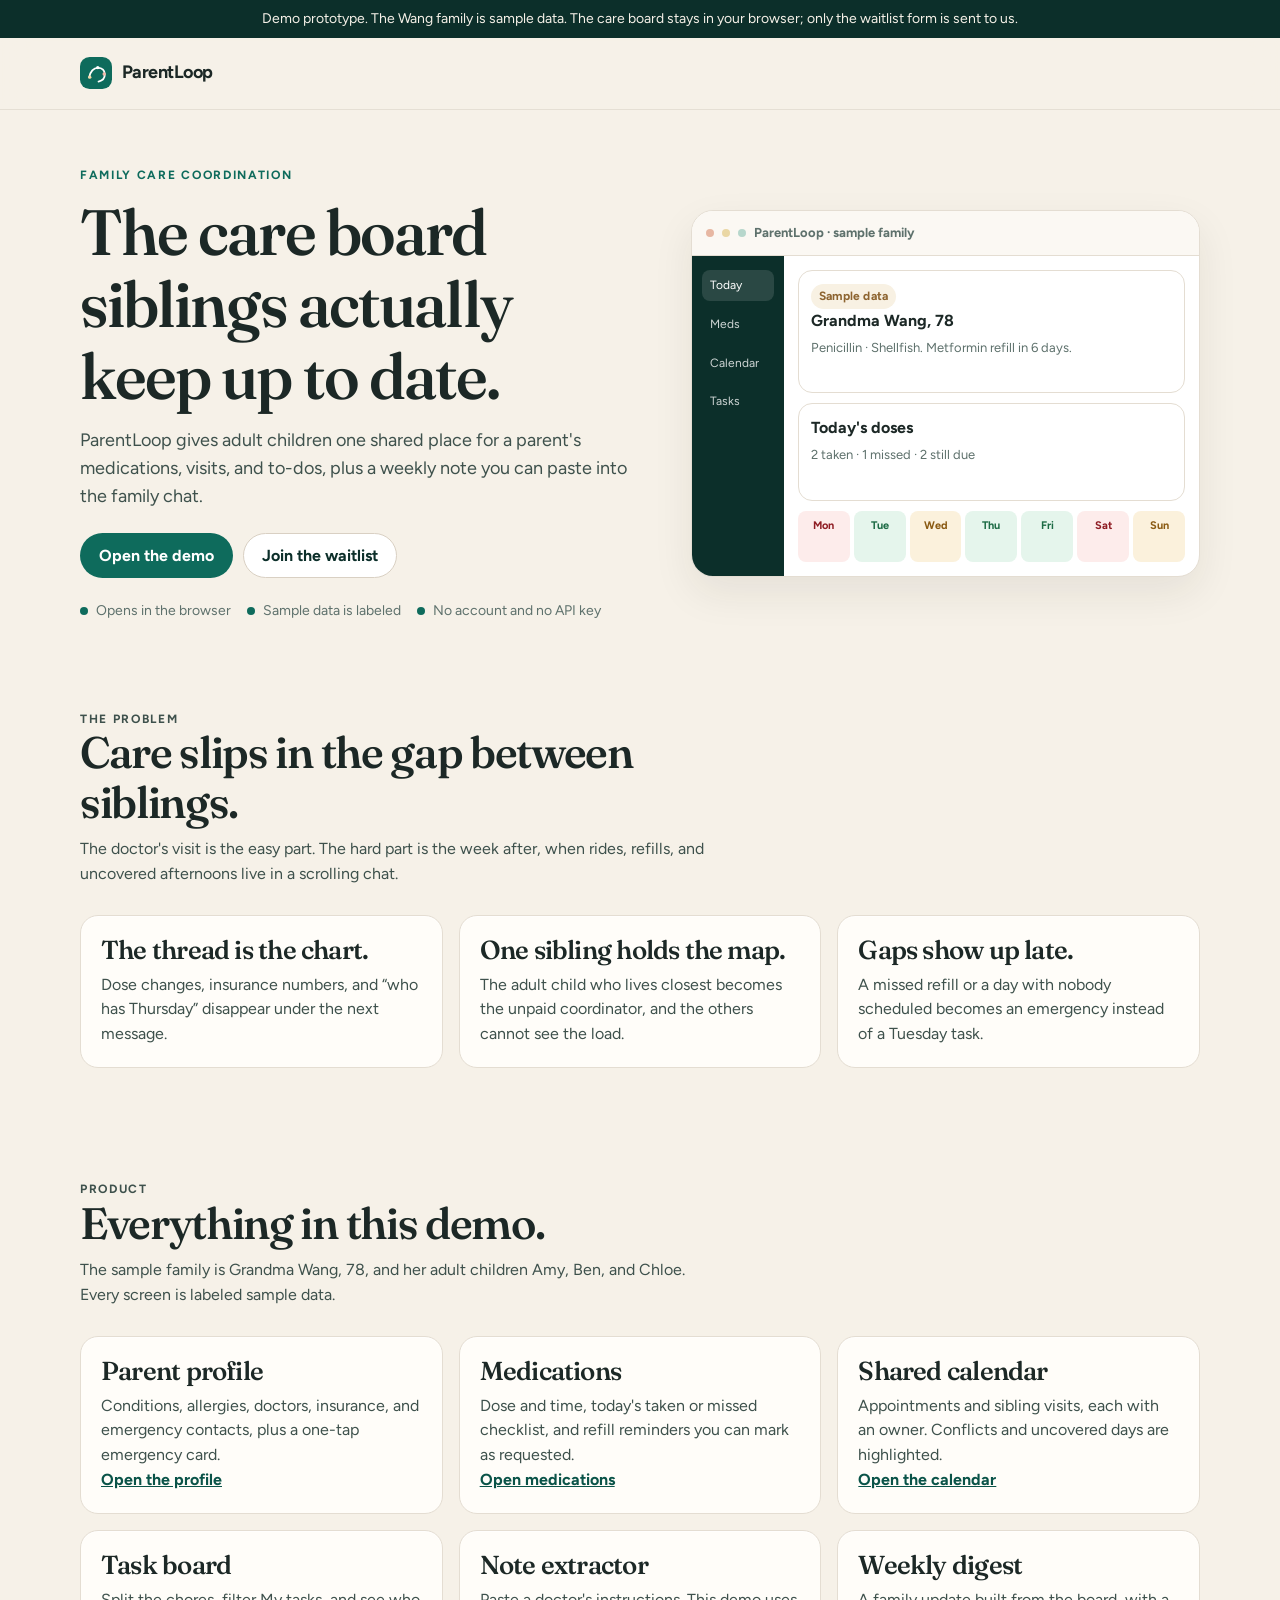
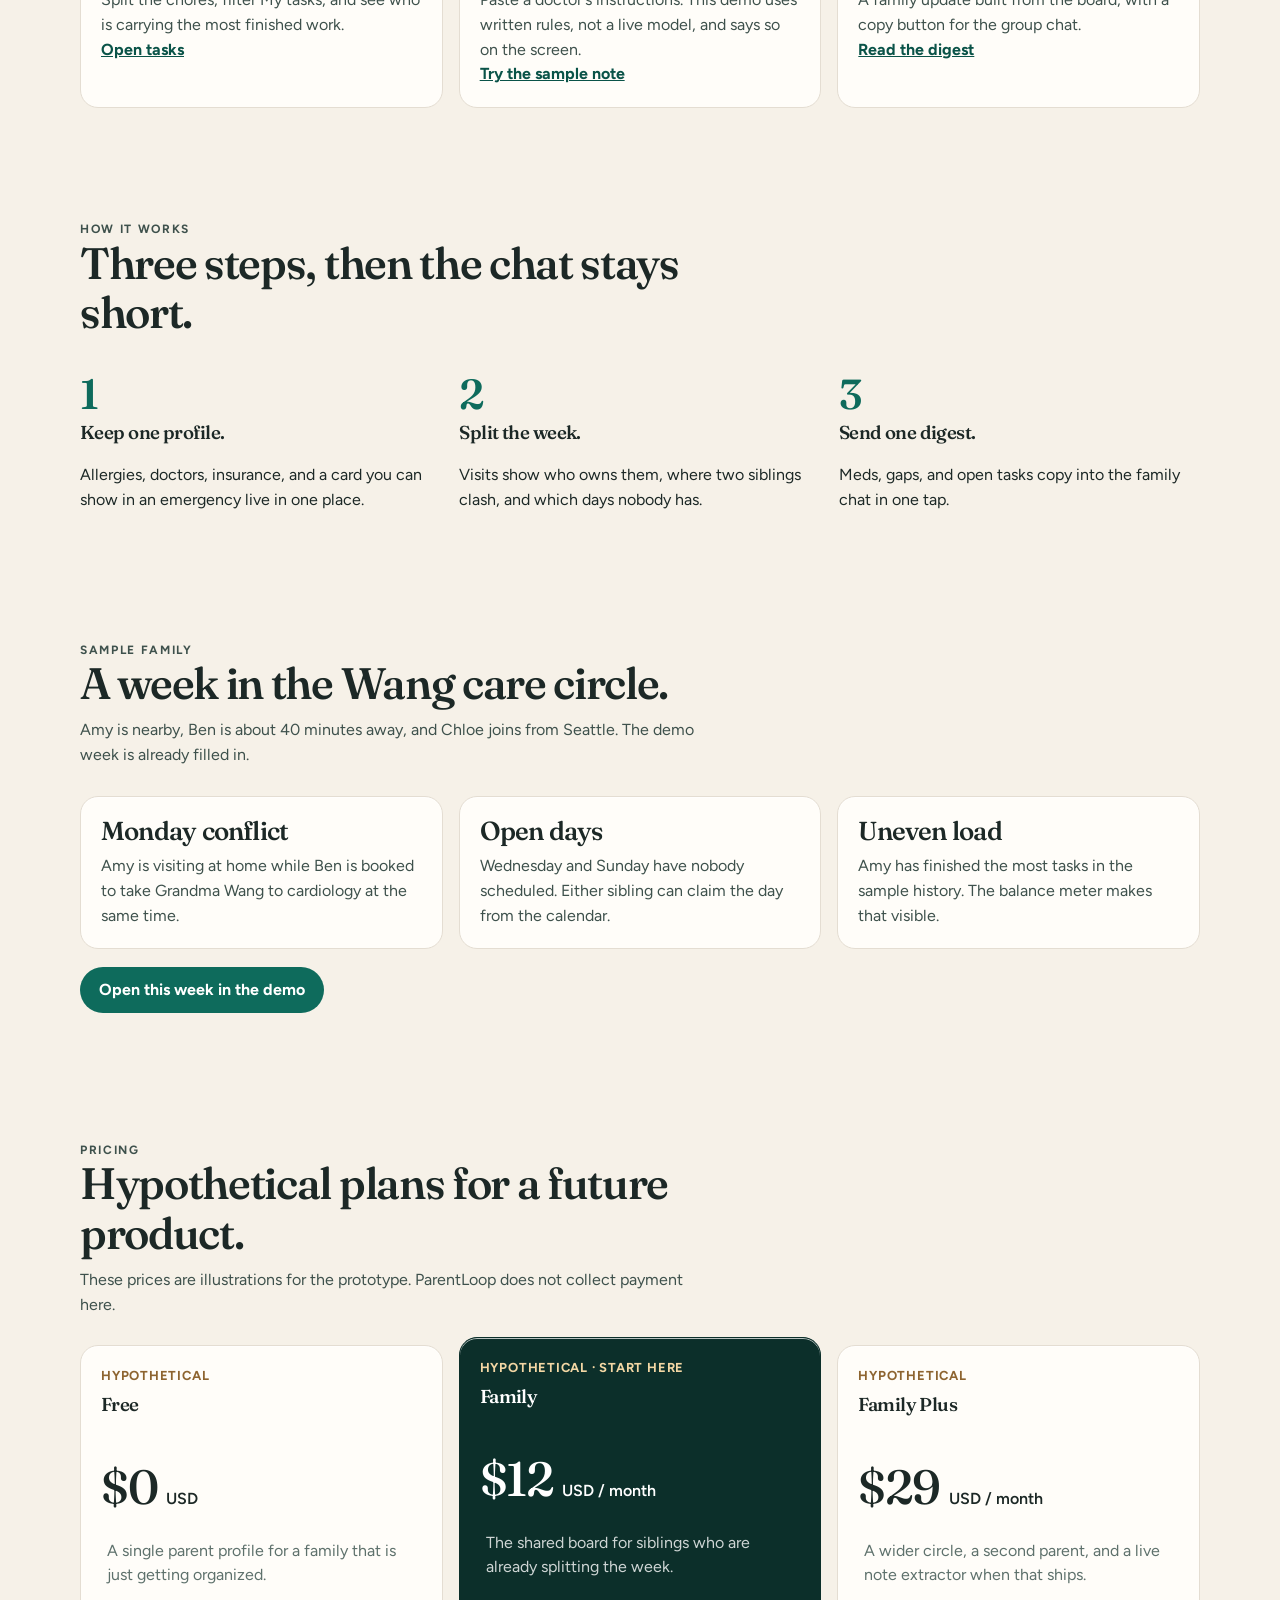
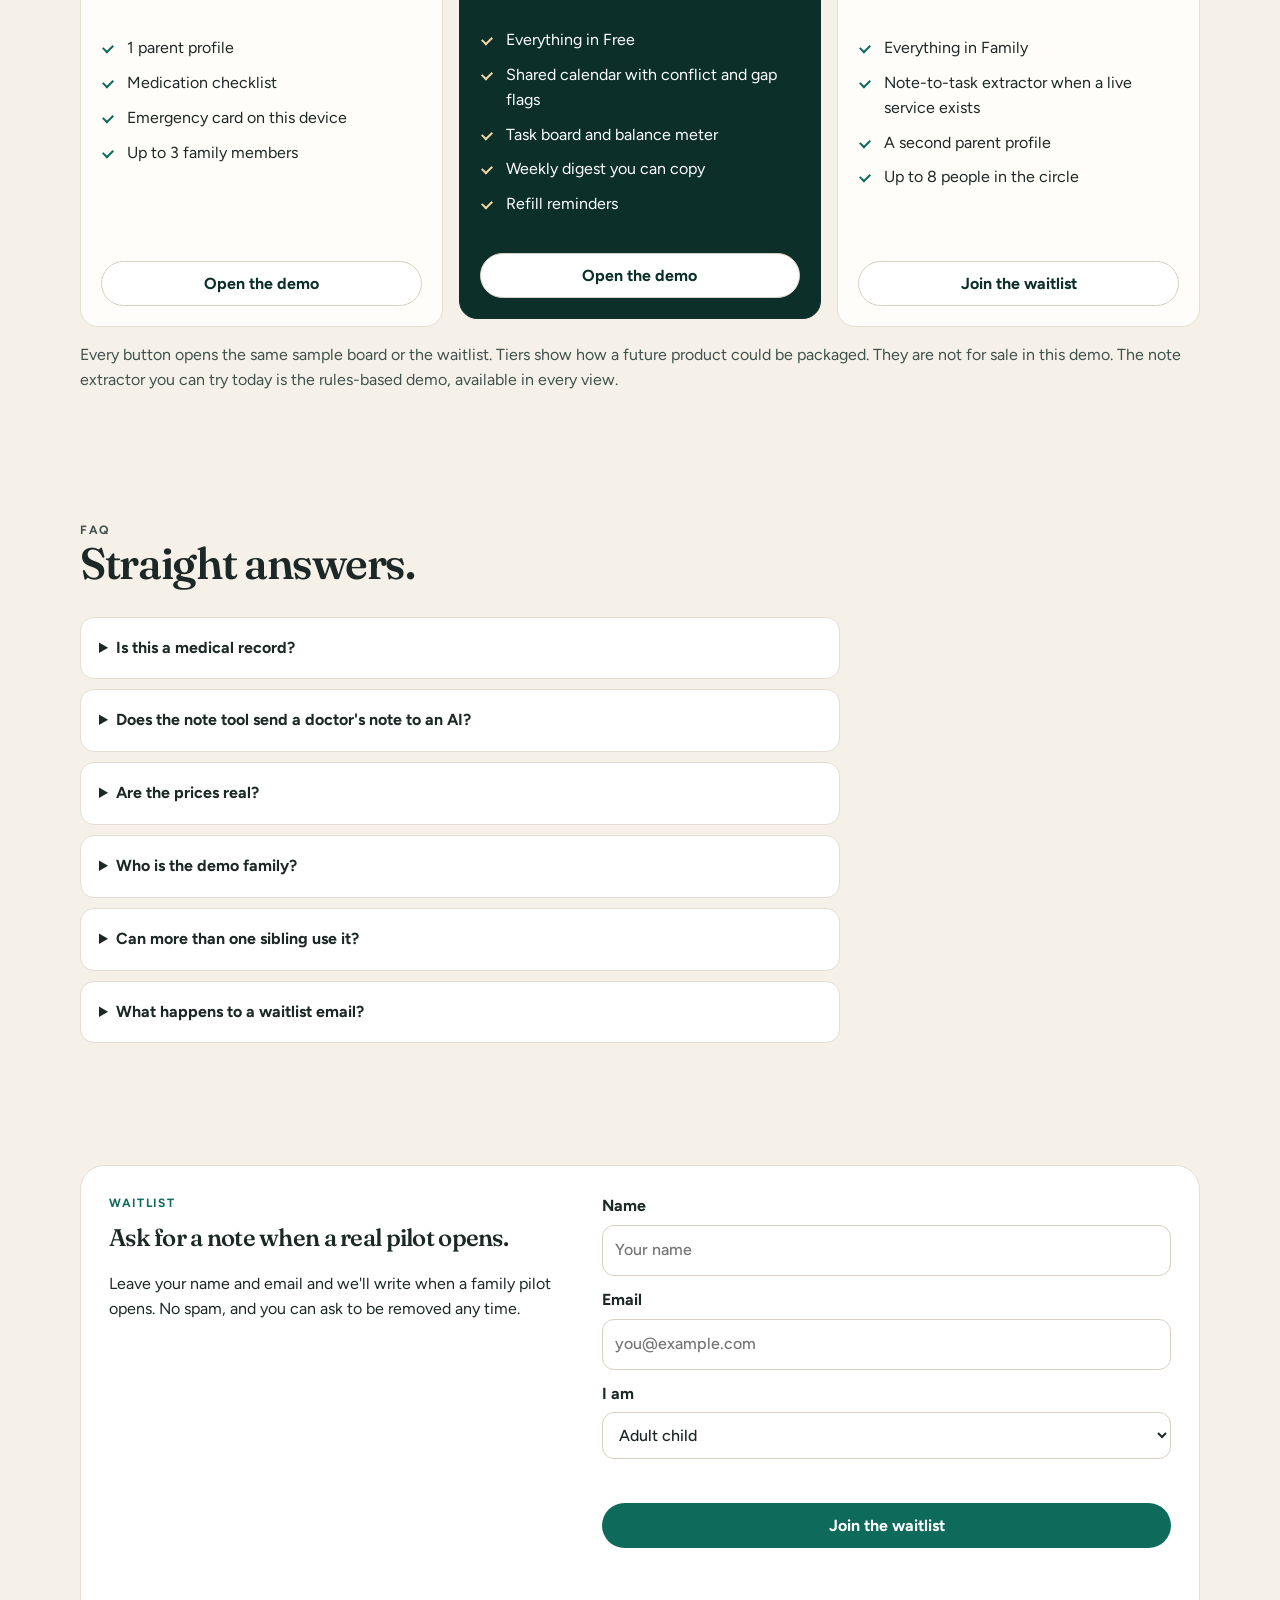
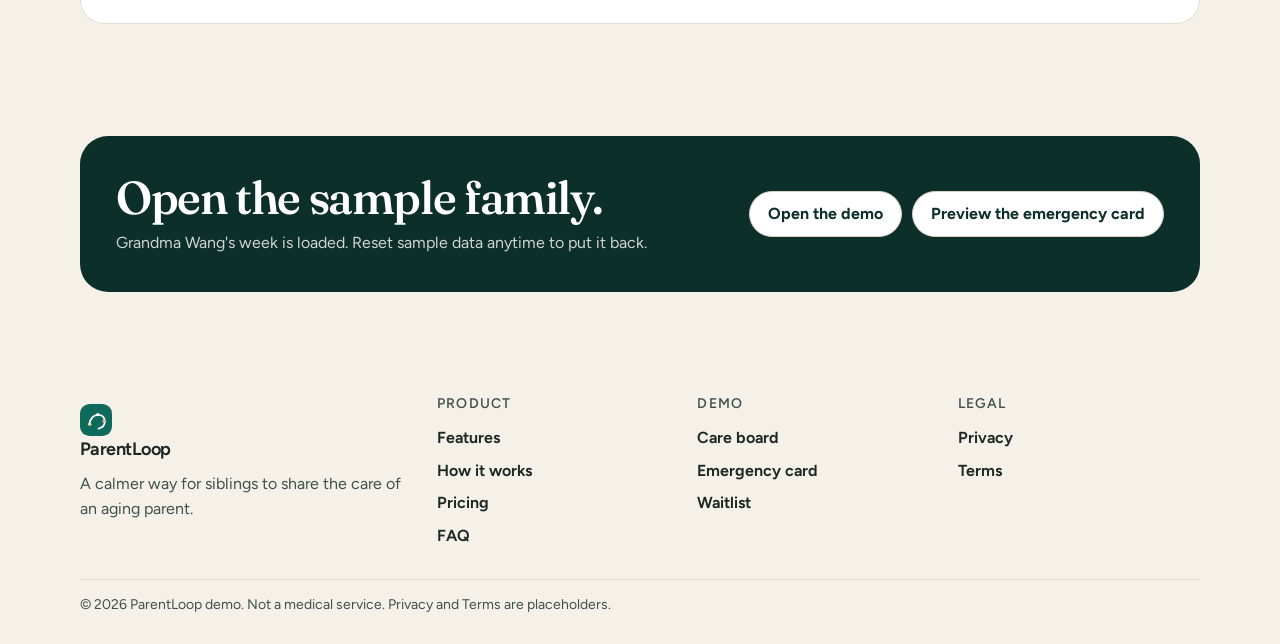
==== commit 7f7782a5: "Send waitlist signups to Google Sheet via Apps Script" ====
--- a/index.html
+++ b/index.html
@@ -14,7 +14,7 @@
 </head>
 <body>
   <a class="skip" href="#main">Skip to content</a>
-  <div class="announce"><p>Demo prototype. The Wang family is sample data. Nothing you type is uploaded.</p></div>
+  <div class="announce"><p>Demo prototype. The Wang family is sample data. The care board stays in your browser; only the waitlist form is sent to us.</p></div>
   <header class="site-header">
     <div class="wrap" style="display:flex;align-items:center;justify-content:space-between;gap:16px;width:min(1120px, calc(100% - 40px));">
       <a class="logo" href="index.html">
@@ -275,7 +275,7 @@
         </details>
         <details class="faq-item">
           <summary>What happens to a waitlist email?</summary>
-          <p>It is saved in this browser only. ParentLoop does not send it anywhere. You can remove it under the form.</p>
+          <p>It goes to the ParentLoop team's private waitlist. We only use it to tell you when a pilot opens, and we never sell it.</p>
         </details>
       </div>
     </section>
@@ -285,7 +285,7 @@
         <div>
           <p class="eyebrow">Waitlist</p>
           <h2>Ask for a note when a real pilot opens.</h2>
-          <p>Leave a name and email. They stay on this computer. Use a personal address you are comfortable storing locally, or a made-up one. This form is here so the product can be tried end to end.</p>
+          <p>Leave your name and email and we'll write when a family pilot opens. No spam, and you can ask to be removed any time.</p>
         </div>
         <form id="waitlist-form" novalidate>
           <div class="form-grid">
@@ -305,9 +305,9 @@
               </select>
             </label>
             <p id="waitlist-error" class="form-error" role="alert"></p>
-            <button class="btn btn-primary" type="submit">Save on this browser</button>
+            <label class="hp-field" aria-hidden="true">Website <input name="website" tabindex="-1" autocomplete="off"></label>
+            <button class="btn btn-primary" type="submit">Join the waitlist</button>
             <p id="waitlist-success" class="form-success" role="status"></p>
-            <div id="waitlist-saved"></div>
           </div>
         </form>
       </div>
--- a/assets/styles.css
+++ b/assets/styles.css
@@ -778,3 +778,5 @@
   .emergency { position: absolute; inset: 0 auto auto 0; width: 100%; box-shadow: none; }
   .no-print { display: none !important; }
 }
+
+.hp-field { position: absolute; left: -9999px; width: 1px; height: 1px; overflow: hidden; }
